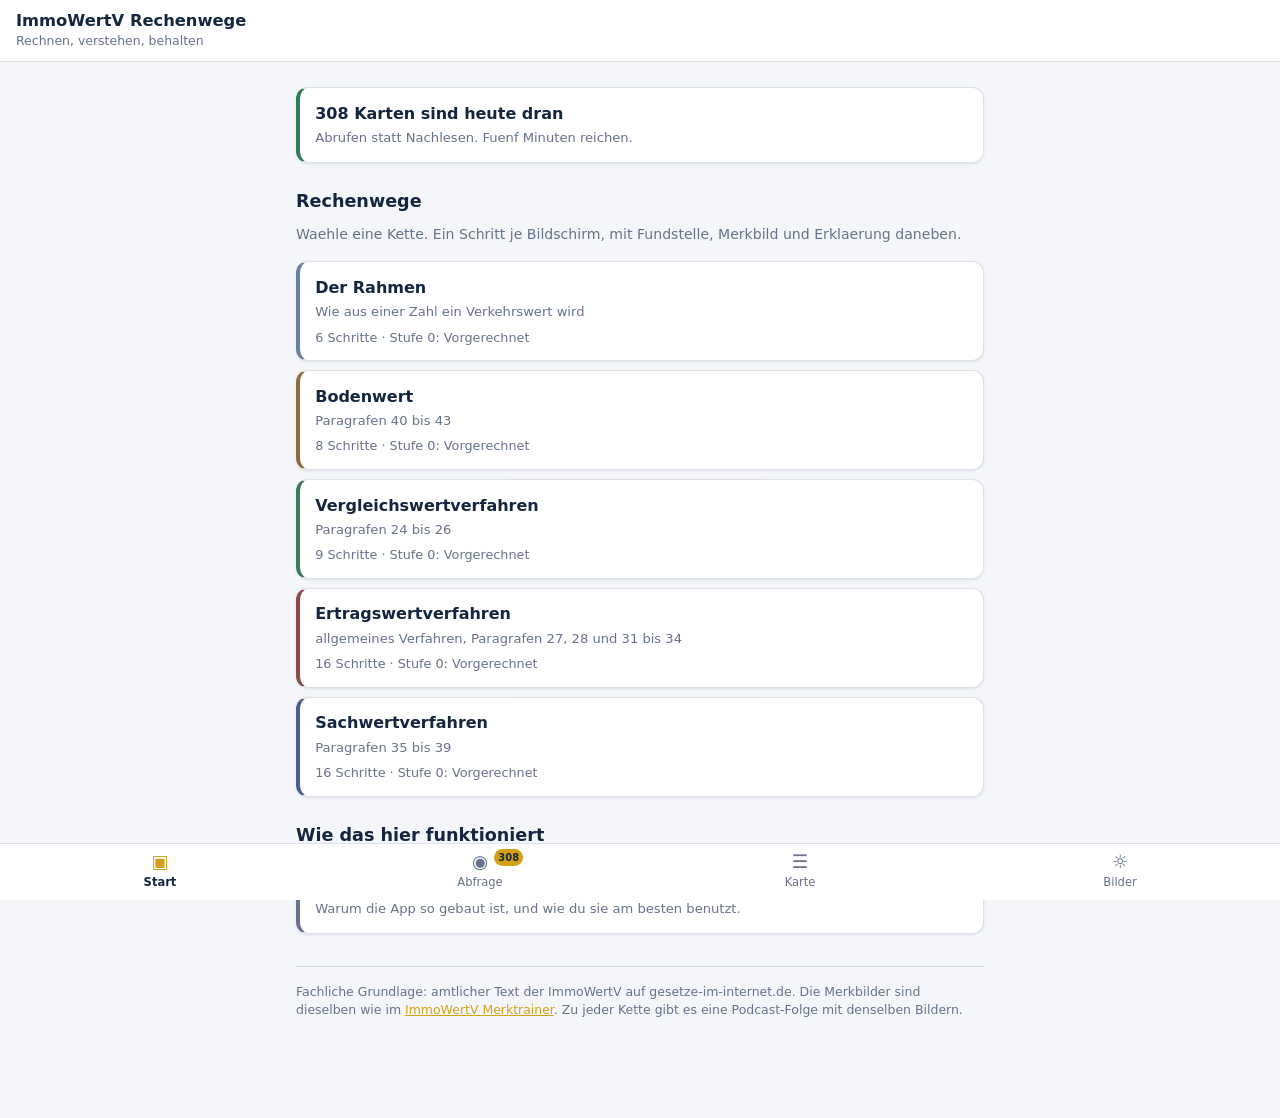
==== rechnen/index.html @ d78e7ea1 "ImmoWertV zum Hören: Folgen, Merktrainer und Feeds" ====
<!doctype html>
<html lang="de">
<head>
<meta charset="utf-8">
<meta name="viewport" content="width=device-width,initial-scale=1,viewport-fit=cover">
<title>ImmoWertV Rechenwege</title>
<meta name="description" content="Rechenweg-Trainer zur Immobilienwertermittlungsverordnung: Bodenwert, Vergleichswert, Ertragswert und Sachwert Schritt fuer Schritt.">
<meta name="theme-color" content="#14263f">
<link rel="manifest" href="manifest.json">
<link rel="icon" href="cover.png">
<link rel="apple-touch-icon" href="cover.png">
<link rel="stylesheet" href="stil.css">
</head>
<body>

<header id="kopf">
  <button id="zurueck" class="zurueck" hidden aria-label="zurueck">&#8592;</button>
  <div class="kopftext">
    <div id="kopftitel">ImmoWertV Rechenwege</div>
    <div id="kopfsub">Rechnen, verstehen, behalten</div>
  </div>
</header>

<main id="buehne"></main>

<nav id="leiste">
  <button data-ziel="start" class="an"><span>&#9635;</span>Start</button>
  <button data-ziel="abfrage"><span>&#9673;</span>Abfrage<em id="faellig"></em></button>
  <button data-ziel="karte"><span>&#9776;</span>Karte</button>
  <button data-ziel="bilder"><span>&#9788;</span>Bilder</button>
</nav>

<script src="daten.js"></script>
<script src="app.js"></script>
<script>
if ('serviceWorker' in navigator) {
  window.addEventListener('load', function () {
    navigator.serviceWorker.register('sw.js').catch(function () {});
  });
}
</script>
</body>
</html>
---- rechnen/stil.css ----
/* ImmoWertV Rechenwege - Gestaltung
   Farben und Grundform wie die Podcast-Startseite, damit beides zusammengehoert. */

:root {
  --grund: #f4f6f9;
  --karte: #ffffff;
  --schrift: #14263f;
  --leise: #66738a;
  --linie: rgba(20, 38, 63, .14);
  --akzent: #d4a017;
  --gut: #2f7d55;
  --schlecht: #b3402f;
  --gutbg: rgba(47, 125, 85, .12);
  --schlechtbg: rgba(179, 64, 47, .12);
  --akzentbg: rgba(212, 160, 23, .16);
  --schatten: 0 1px 3px rgba(20, 38, 63, .10);
  --schatten2: 0 4px 16px rgba(20, 38, 63, .14);
}
@media (prefers-color-scheme: dark) {
  :root:not([data-theme="light"]) {
    --grund: #10141b;
    --karte: #1a2029;
    --schrift: #e8ecf2;
    --leise: #94a1b4;
    --linie: rgba(232, 236, 242, .14);
    --gutbg: rgba(78, 176, 122, .16);
    --schlechtbg: rgba(224, 108, 90, .16);
    --gut: #62c48f;
    --schlecht: #e2846f;
    --schatten: 0 1px 3px rgba(0, 0, 0, .4);
    --schatten2: 0 4px 16px rgba(0, 0, 0, .5);
  }
}
:root[data-theme="dark"] {
  --grund: #10141b; --karte: #1a2029; --schrift: #e8ecf2; --leise: #94a1b4;
  --linie: rgba(232, 236, 242, .14);
  --gutbg: rgba(78, 176, 122, .16); --schlechtbg: rgba(224, 108, 90, .16);
  --gut: #62c48f; --schlecht: #e2846f;
  --schatten: 0 1px 3px rgba(0, 0, 0, .4); --schatten2: 0 4px 16px rgba(0, 0, 0, .5);
}

* { box-sizing: border-box; -webkit-tap-highlight-color: transparent; }
html, body { margin: 0; padding: 0; }
body {
  font-family: system-ui, "Segoe UI", Roboto, Arial, sans-serif;
  background: var(--grund); color: var(--schrift);
  line-height: 1.5; font-size: 16px;
  padding-bottom: calc(66px + env(safe-area-inset-bottom));
  overflow-wrap: break-word;
}

/* ------------------------------------------------------------- Kopf */
#kopf {
  position: sticky; top: 0; z-index: 20;
  display: flex; align-items: center; gap: .6rem;
  padding: .7rem 1rem calc(.7rem) 1rem;
  padding-top: calc(.7rem + env(safe-area-inset-top));
  background: var(--karte); border-bottom: 1px solid var(--linie);
}
.kopftext { min-width: 0; }
#kopftitel { font-weight: 650; font-size: 1.02rem; line-height: 1.25; }
#kopfsub { color: var(--leise); font-size: .78rem; }
.zurueck {
  flex: 0 0 auto; width: 38px; height: 38px; border-radius: 10px;
  border: 1px solid var(--linie); background: transparent; color: inherit;
  font-size: 1.15rem; cursor: pointer;
}

/* ------------------------------------------------------------- Buehne */
#buehne { max-width: 720px; margin: 0 auto; padding: 1rem 16px 2rem; }
h2 { font-size: 1.1rem; margin: 1.6rem 0 .6rem; }
h2:first-child { margin-top: .2rem; }
p.hin { color: var(--leise); font-size: .88rem; margin: .3rem 0 1rem; }

/* ------------------------------------------------------------- Fusszeile */
#leiste {
  position: fixed; left: 0; right: 0; bottom: 0; z-index: 30;
  display: flex; background: var(--karte); border-top: 1px solid var(--linie);
  padding-bottom: env(safe-area-inset-bottom);
}
#leiste button {
  flex: 1; border: 0; background: transparent; color: var(--leise);
  font: inherit; font-size: .72rem; padding: .5rem .2rem .55rem; cursor: pointer;
  display: flex; flex-direction: column; align-items: center; gap: .1rem; position: relative;
}
#leiste button span { font-size: 1.15rem; line-height: 1.1; }
#leiste button.an { color: var(--schrift); font-weight: 600; }
#leiste button.an span { color: var(--akzent); }
#leiste em {
  position: absolute; top: .3rem; right: 50%; transform: translateX(150%);
  background: var(--akzent); color: #14263f; font-style: normal; font-weight: 700;
  font-size: .62rem; min-width: 17px; padding: 0 4px; border-radius: 9px; line-height: 17px;
}
#leiste em:empty { display: none; }

/* ------------------------------------------------------------- Kacheln */
.kachel {
  display: block; width: 100%; text-align: left; font: inherit; color: inherit;
  background: var(--karte); border: 1px solid var(--linie); border-left: 4px solid var(--akzent);
  border-radius: 12px; padding: .85rem .95rem; margin: .55rem 0;
  box-shadow: var(--schatten); cursor: pointer;
}
.kachel:active { transform: translateY(1px); }
.kachel b { display: block; font-size: 1rem; }
.kachel small { color: var(--leise); display: block; font-size: .82rem; margin-top: .15rem; }
.kachel .zeile2 { color: var(--leise); font-size: .8rem; margin-top: .35rem; }

/* ------------------------------------------------------------- Stufenband */
.band { display: flex; gap: 3px; margin: .1rem 0 .7rem; }
.band div {
  flex: 1; font-size: .62rem; text-align: center; padding: .3rem .1rem .35rem;
  background: var(--karte); border: 1px solid var(--linie); color: var(--leise);
  border-radius: 6px; line-height: 1.15;
}
.band div.an { background: var(--akzent); border-color: var(--akzent); color: #14263f; font-weight: 700; }
.band div.war { background: var(--akzentbg); border-color: transparent; color: var(--schrift); }
.bandtext { font-size: .76rem; color: var(--leise); margin: -.45rem 0 .9rem; }

.fortschritt { height: 4px; background: var(--linie); border-radius: 3px; overflow: hidden; margin: .1rem 0 .8rem; }
.fortschritt i { display: block; height: 100%; background: var(--akzent); transition: width .25s; }

/* ------------------------------------------------------------- Rechenzettel */
.zettel { margin: 0 0 .6rem; }
.zeile-fertig {
  display: flex; align-items: baseline; gap: .5rem; width: 100%; text-align: left;
  font: inherit; color: inherit; background: transparent; border: 0;
  border-bottom: 1px dashed var(--linie); padding: .36rem .2rem; cursor: pointer;
}
.zeile-fertig .nr { color: var(--leise); font-size: .72rem; min-width: 1.3em; }
.zeile-fertig .nm { flex: 1; font-size: .86rem; min-width: 0; }
.zeile-fertig .wt { font-variant-numeric: tabular-nums; font-weight: 600; font-size: .86rem; white-space: nowrap; }
.zeile-fertig.hoehepunkt .wt { color: var(--akzent); }
.zeile-kommend { display: flex; gap: .5rem; padding: .3rem .2rem; color: var(--leise); font-size: .82rem; opacity: .65; }

/* ------------------------------------------------------------- Schrittkarte */
.schritt {
  background: var(--karte); border: 1px solid var(--linie); border-radius: 14px;
  padding: .9rem 1rem 1rem; box-shadow: var(--schatten2); margin: .7rem 0 1rem;
}
.marken { display: flex; flex-wrap: wrap; gap: .35rem; margin-bottom: .5rem; }
.marke {
  font-size: .7rem; padding: .16rem .5rem; border-radius: 999px;
  border: 1px solid var(--linie); color: var(--leise); background: transparent;
}
.marke.p { border-color: var(--akzent); color: var(--akzent); font-weight: 600; }
.marke.bild { background: var(--akzentbg); border-color: transparent; color: var(--schrift); cursor: pointer; }
.schritt h3 { margin: .1rem 0 .3rem; font-size: 1.14rem; line-height: 1.25; }
.formel { font-size: .86rem; color: var(--leise); margin: 0 0 .7rem; }

.rechnung {
  background: var(--grund); border-radius: 10px; padding: .6rem .7rem; margin: .6rem 0;
  font-variant-numeric: tabular-nums;
}
.rechnung .rz { display: flex; flex-wrap: wrap; align-items: baseline; gap: .3rem .45rem; font-size: .95rem; }
.rechnung .op { color: var(--leise); }
.rechnung .zutat { border-bottom: 1px dotted var(--leise); cursor: pointer; }
.rechnung .konst { }
.rechnung .erl { display: block; width: 100%; color: var(--leise); font-size: .72rem; margin-top: .2rem; }
.ergebnis { display: flex; align-items: center; gap: .5rem; margin-top: .55rem; padding-top: .5rem; border-top: 1px solid var(--linie); }
.ergebnis .gl { color: var(--leise); font-size: 1.05rem; }
.ergebnis .wert { font-size: 1.3rem; font-weight: 700; font-variant-numeric: tabular-nums; }
.ergebnis .eh { color: var(--leise); font-size: .85rem; }

input[type="text"], input[type="number"] {
  font: inherit; font-size: 1.1rem; font-variant-numeric: tabular-nums;
  padding: .5rem .6rem; border-radius: 9px; border: 2px solid var(--linie);
  background: var(--grund); color: inherit; width: 100%; max-width: 12rem;
}
input:focus { outline: none; border-color: var(--akzent); }
input.falsch { border-color: var(--schlecht); }
input.richtig { border-color: var(--gut); }

.knopf {
  font: inherit; font-weight: 600; padding: .62rem 1.1rem; border-radius: 10px;
  border: 1px solid var(--akzent); background: var(--akzent); color: #14263f; cursor: pointer;
}
.knopf.stumm { background: transparent; color: inherit; border-color: var(--linie); font-weight: 500; }
.knopf.breit { width: 100%; }
.knopf:disabled { opacity: .45; cursor: default; }
.knopfreihe { display: flex; gap: .5rem; flex-wrap: wrap; margin-top: .8rem; }
.knopfreihe .knopf { flex: 1 1 auto; text-align: center; }

details.aufklapp { margin-top: .5rem; border-top: 1px solid var(--linie); padding-top: .5rem; }
details.aufklapp summary { cursor: pointer; font-size: .85rem; font-weight: 600; color: var(--leise); list-style: none; }
details.aufklapp summary::-webkit-details-marker { display: none; }
details.aufklapp summary::before { content: "\25B8 "; display: inline-block; transition: transform .15s; }
details.aufklapp[open] summary::before { transform: rotate(90deg); }
details.aufklapp .inhalt { font-size: .88rem; margin-top: .45rem; }
details.aufklapp.warn summary { color: var(--schlecht); }

.rueck { border-radius: 10px; padding: .6rem .75rem; margin-top: .7rem; font-size: .88rem; }
.rueck.gut { background: var(--gutbg); }
.rueck.schlecht { background: var(--schlechtbg); }
.rueck b { display: block; margin-bottom: .15rem; }

.selbst { background: var(--akzentbg); border-radius: 10px; padding: .6rem .75rem; margin-top: .7rem; font-size: .88rem; }
.selbst b { display: block; margin-bottom: .2rem; }

.szene { font-size: .88rem; font-style: italic; }

/* ------------------------------------------------------------- Abfrage */
.karte-frage {
  background: var(--karte); border: 1px solid var(--linie); border-radius: 14px;
  padding: 1.1rem 1rem; box-shadow: var(--schatten2); margin: .6rem 0;
}
.karte-frage .thema { font-size: .7rem; color: var(--leise); text-transform: uppercase; letter-spacing: .04em; }
.karte-frage .f { font-size: 1.1rem; font-weight: 600; margin: .4rem 0 .2rem; line-height: 1.35; }
.karte-frage .a { margin-top: .9rem; padding-top: .8rem; border-top: 1px solid var(--linie); font-size: .95rem; }
.noten { display: flex; gap: .4rem; margin-top: .9rem; }
.noten button {
  flex: 1; font: inherit; font-size: .82rem; font-weight: 600; padding: .6rem .2rem;
  border-radius: 10px; border: 1px solid var(--linie); background: var(--karte); color: inherit; cursor: pointer;
}
.noten button small { display: block; font-weight: 400; font-size: .66rem; color: var(--leise); }
.noten button:nth-child(1) { border-color: var(--schlecht); color: var(--schlecht); }
.noten button:nth-child(4) { border-color: var(--gut); color: var(--gut); }

/* ------------------------------------------------------------- Karte/Uebersicht */
.gruppe { margin: 1rem 0 .3rem; font-size: .74rem; font-weight: 700; letter-spacing: .04em;
  text-transform: uppercase; color: var(--leise); display: flex; align-items: center; gap: .5rem; }
.gruppe::after { content: ""; flex: 1; height: 1px; background: var(--linie); }
.uebersicht-schritt {
  display: block; width: 100%; text-align: left; font: inherit; color: inherit;
  background: var(--karte); border: 1px solid var(--linie); border-radius: 10px;
  padding: .55rem .7rem; margin: .3rem 0; cursor: pointer;
}
.uebersicht-schritt .k { display: flex; justify-content: space-between; gap: .6rem; align-items: baseline; }
.uebersicht-schritt .n { font-size: .9rem; font-weight: 600; }
.uebersicht-schritt .v { font-size: .85rem; font-variant-numeric: tabular-nums; white-space: nowrap; color: var(--leise); }
.uebersicht-schritt .u { font-size: .74rem; color: var(--leise); margin-top: .12rem; }
.pfeil { text-align: center; color: var(--leise); font-size: .85rem; line-height: 1; margin: -.05rem 0; }

.tabelle { width: 100%; border-collapse: collapse; font-size: .85rem; }
.tabelle td, .tabelle th { padding: .35rem .4rem; border-bottom: 1px solid var(--linie); text-align: left; vertical-align: top; }
.tabelle th { font-size: .72rem; color: var(--leise); font-weight: 600; }
.tabelle td:first-child { white-space: nowrap; font-weight: 600; }

.bildkarte { background: var(--karte); border: 1px solid var(--linie); border-radius: 12px; padding: .8rem .9rem; margin: .5rem 0; box-shadow: var(--schatten); }
.bildkarte .kopfz { display: flex; align-items: baseline; gap: .5rem; flex-wrap: wrap; }
.bildkarte .wort { font-size: 1.12rem; font-weight: 700; }
.bildkarte .par { font-size: .8rem; color: var(--akzent); font-weight: 600; }
.bildkarte .lt { font-size: .72rem; color: var(--leise); }
.bildkarte p { margin: .4rem 0 0; font-size: .88rem; }

.leer { color: var(--leise); text-align: center; padding: 2rem 1rem; font-size: .92rem; }

.wahl { display: flex; flex-direction: column; gap: .4rem; margin-top: .6rem; }
.wahl button {
  font: inherit; text-align: left; padding: .6rem .75rem; border-radius: 10px;
  border: 1px solid var(--linie); background: var(--karte); color: inherit; cursor: pointer; font-size: .92rem;
}
.wahl button.gut { border-color: var(--gut); background: var(--gutbg); }
.wahl button.schlecht { border-color: var(--schlecht); background: var(--schlechtbg); }

.fuss { color: var(--leise); font-size: .78rem; margin-top: 2rem; padding-top: 1rem; border-top: 1px solid var(--linie); }
.fuss a { color: var(--akzent); }
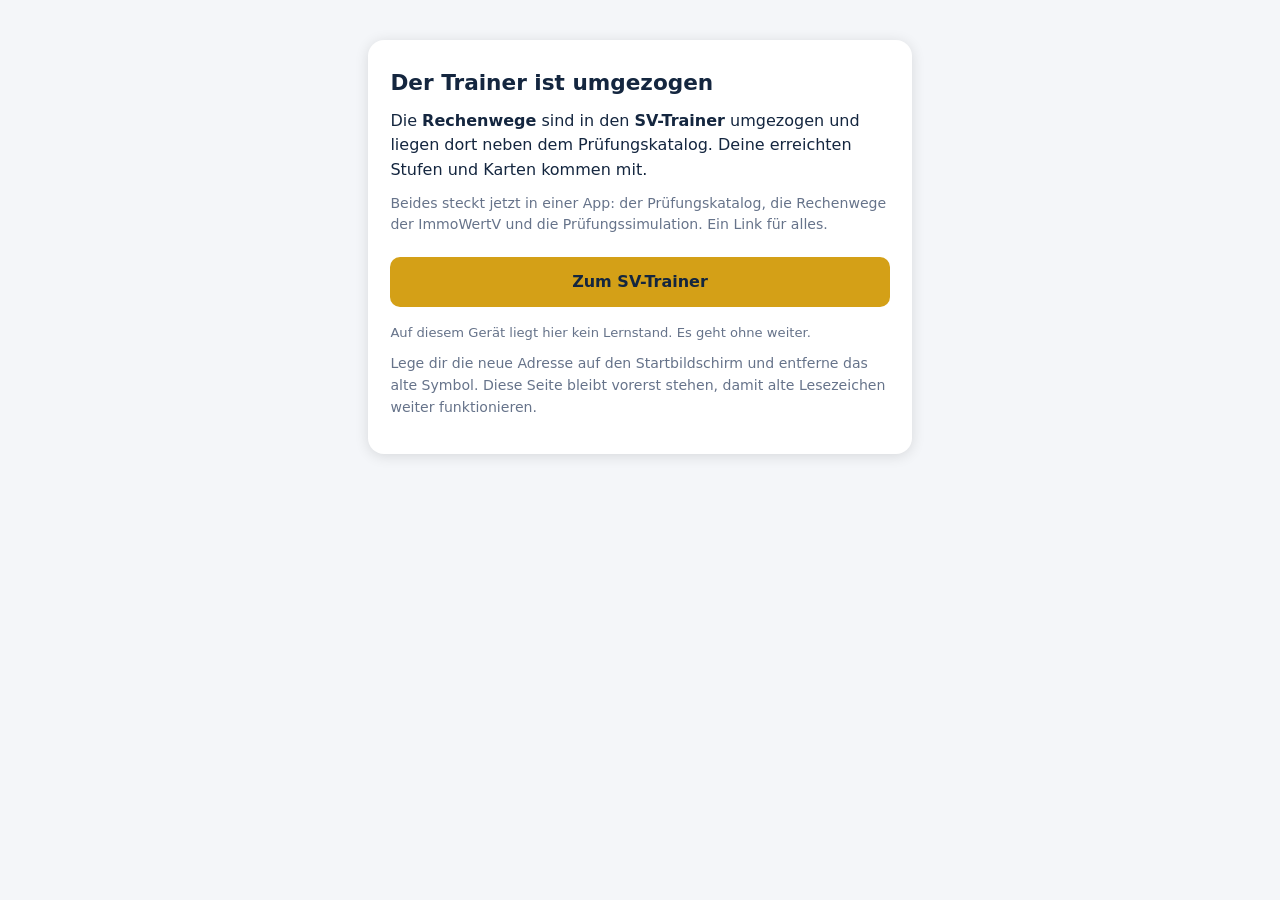
==== commit a9ebcd5d: "ImmoWertV zum Hören: Folgen, Merktrainer und Feeds" ====
--- a/rechnen/index.html
+++ b/rechnen/index.html
@@ -2,42 +2,75 @@
 <html lang="de">
 <head>
 <meta charset="utf-8">
-<meta name="viewport" content="width=device-width,initial-scale=1,viewport-fit=cover">
-<title>ImmoWertV Rechenwege</title>
-<meta name="description" content="Rechenweg-Trainer zur Immobilienwertermittlungsverordnung: Bodenwert, Vergleichswert, Ertragswert und Sachwert Schritt fuer Schritt.">
-<meta name="theme-color" content="#14263f">
-<link rel="manifest" href="manifest.json">
-<link rel="icon" href="cover.png">
-<link rel="apple-touch-icon" href="cover.png">
-<link rel="stylesheet" href="stil.css">
+<meta name="viewport" content="width=device-width,initial-scale=1">
+<title>Umgezogen: SV-Trainer</title>
+<meta name="robots" content="noindex,nofollow">
+<style>
+:root { --grund:#f4f6f9; --karte:#fff; --schrift:#14263f; --leise:#66738a; --akzent:#d4a017; }
+@media (prefers-color-scheme: dark) {
+  :root { --grund:#10141b; --karte:#1a2029; --schrift:#e8ecf2; --leise:#94a1b4; }
+}
+* { box-sizing:border-box; }
+body { font-family:system-ui,'Segoe UI',Arial,sans-serif; background:var(--grund); color:var(--schrift);
+  margin:0; padding:2.5rem 1.2rem; line-height:1.55; display:flex; justify-content:center; }
+.karte { background:var(--karte); border-radius:16px; padding:1.6rem 1.4rem; max-width:34rem; width:100%;
+  box-shadow:0 2px 14px rgba(0,0,0,.12); }
+h1 { font-size:1.35rem; margin:0 0 .6rem; }
+p { margin:.6rem 0; }
+.leise { color:var(--leise); font-size:.88rem; }
+a.knopf { display:block; text-align:center; margin-top:1.3rem; padding:.8rem 1rem; border-radius:10px;
+  background:var(--akzent); color:#14263f; font-weight:650; text-decoration:none; }
+#stand { font-size:.82rem; color:var(--leise); margin-top:1rem; }
+</style>
 </head>
 <body>
+<div class="karte">
+  <h1>Der Trainer ist umgezogen</h1>
+  <p>Die <b>Rechenwege</b> sind in den <b>SV-Trainer</b> umgezogen und liegen dort neben dem Prüfungskatalog. Deine erreichten Stufen und Karten kommen mit.</p>
+  <p class="leise">Beides steckt jetzt in einer App: der Prüfungskatalog, die Rechenwege der ImmoWertV
+  und die Prüfungssimulation. Ein Link für alles.</p>
+  <a class="knopf" id="weiter" href="https://koerner94.github.io/sv-trainer/">Zum SV-Trainer</a>
+  <p id="stand">Lernstand wird übernommen …</p>
+  <p class="leise">Lege dir die neue Adresse auf den Startbildschirm und entferne das alte Symbol.
+  Diese Seite bleibt vorerst stehen, damit alte Lesezeichen weiter funktionieren.</p>
+</div>
+<script>
+(function () {
+  var ALT = 'immowertv-rechenwege-v1';
+  var QUELLE = 'rechenwege';
+  var NEU = 'https://koerner94.github.io/sv-trainer/';
+  var stand = document.getElementById('stand');
+  var ziel = NEU;
 
-<header id="kopf">
-  <button id="zurueck" class="zurueck" hidden aria-label="zurueck">&#8592;</button>
-  <div class="kopftext">
-    <div id="kopftitel">ImmoWertV Rechenwege</div>
-    <div id="kopfsub">Rechnen, verstehen, behalten</div>
-  </div>
-</header>
+  function packe() {
+    var roh = null;
+    try { roh = localStorage.getItem(ALT); } catch (e) { return null; }
+    if (!roh) return null;
+    var s;
+    try { s = JSON.parse(roh); } catch (e) { return null; }
+    // Nur das mitnehmen, was der Trainer wirklich einliest.
+    var schlank = { planer: s.planer || {}, stufen: s.stufen || {} };
+    var paket = JSON.stringify({ quelle: QUELLE, stand: schlank });
+    var b64 = btoa(unescape(encodeURIComponent(paket)))
+      .replace(/\+/g, '-').replace(/\//g, '_');
+    if (b64.length > 60000) {        // Notbremse: zu lang für eine Adresse
+      delete schlank.reviewsByDay;
+      paket = JSON.stringify({ quelle: QUELLE, stand: schlank });
+      b64 = btoa(unescape(encodeURIComponent(paket))).replace(/\+/g, '-').replace(/\//g, '_');
+    }
+    return b64.length > 60000 ? null : b64;
+  }
 
-<main id="buehne"></main>
-
-<nav id="leiste">
-  <button data-ziel="start" class="an"><span>&#9635;</span>Start</button>
-  <button data-ziel="abfrage"><span>&#9673;</span>Abfrage<em id="faellig"></em></button>
-  <button data-ziel="karte"><span>&#9776;</span>Karte</button>
-  <button data-ziel="bilder"><span>&#9788;</span>Bilder</button>
-</nav>
-
-<script src="daten.js"></script>
-<script src="app.js"></script>
-<script>
-if ('serviceWorker' in navigator) {
-  window.addEventListener('load', function () {
-    navigator.serviceWorker.register('sw.js').catch(function () {});
-  });
-}
+  var p = packe();
+  if (p) {
+    ziel = NEU + '#umzug=' + encodeURIComponent(p);
+    stand.textContent = 'Dein bisheriger Lernstand wird mitgenommen. Er bleibt dabei auf diesem Gerät.';
+  } else {
+    stand.textContent = 'Auf diesem Gerät liegt hier kein Lernstand. Es geht ohne weiter.';
+  }
+  document.getElementById('weiter').href = ziel;
+  setTimeout(function () { location.replace(ziel); }, 2500);
+})();
 </script>
 </body>
 </html>
